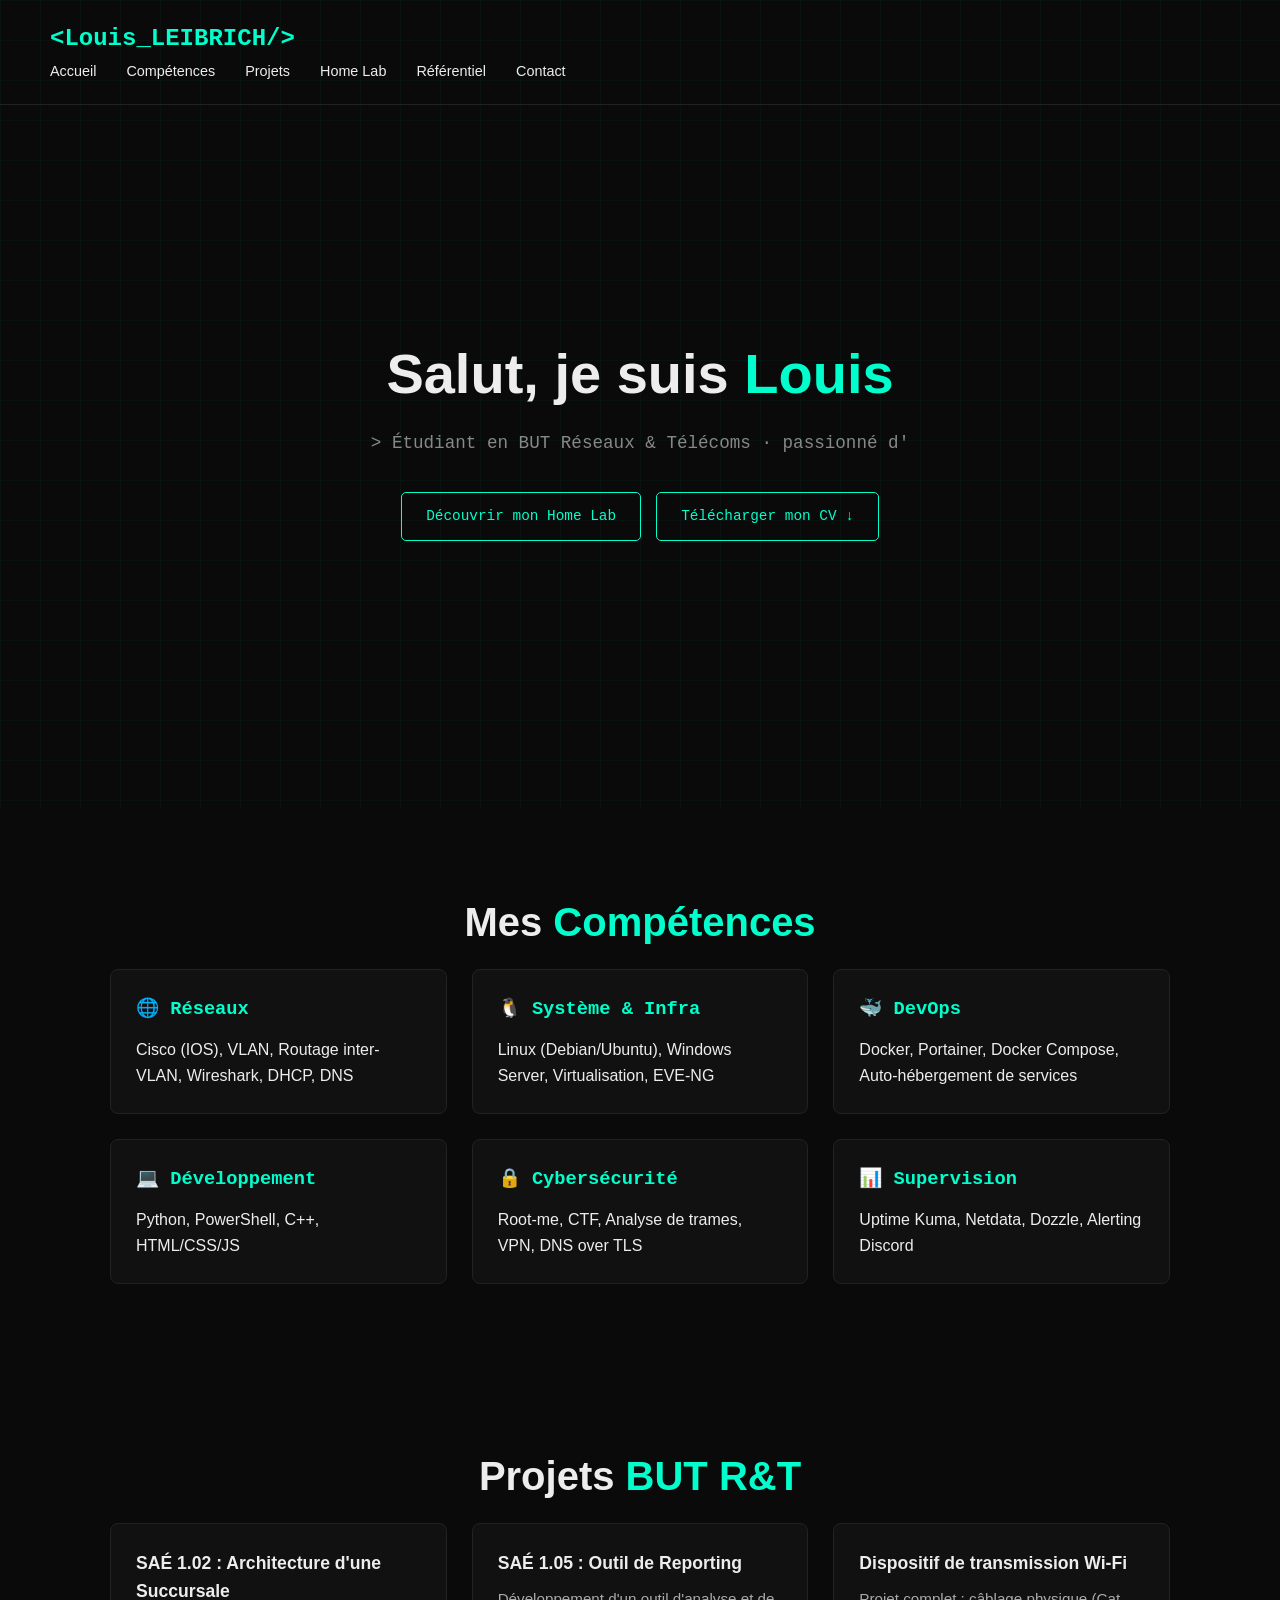
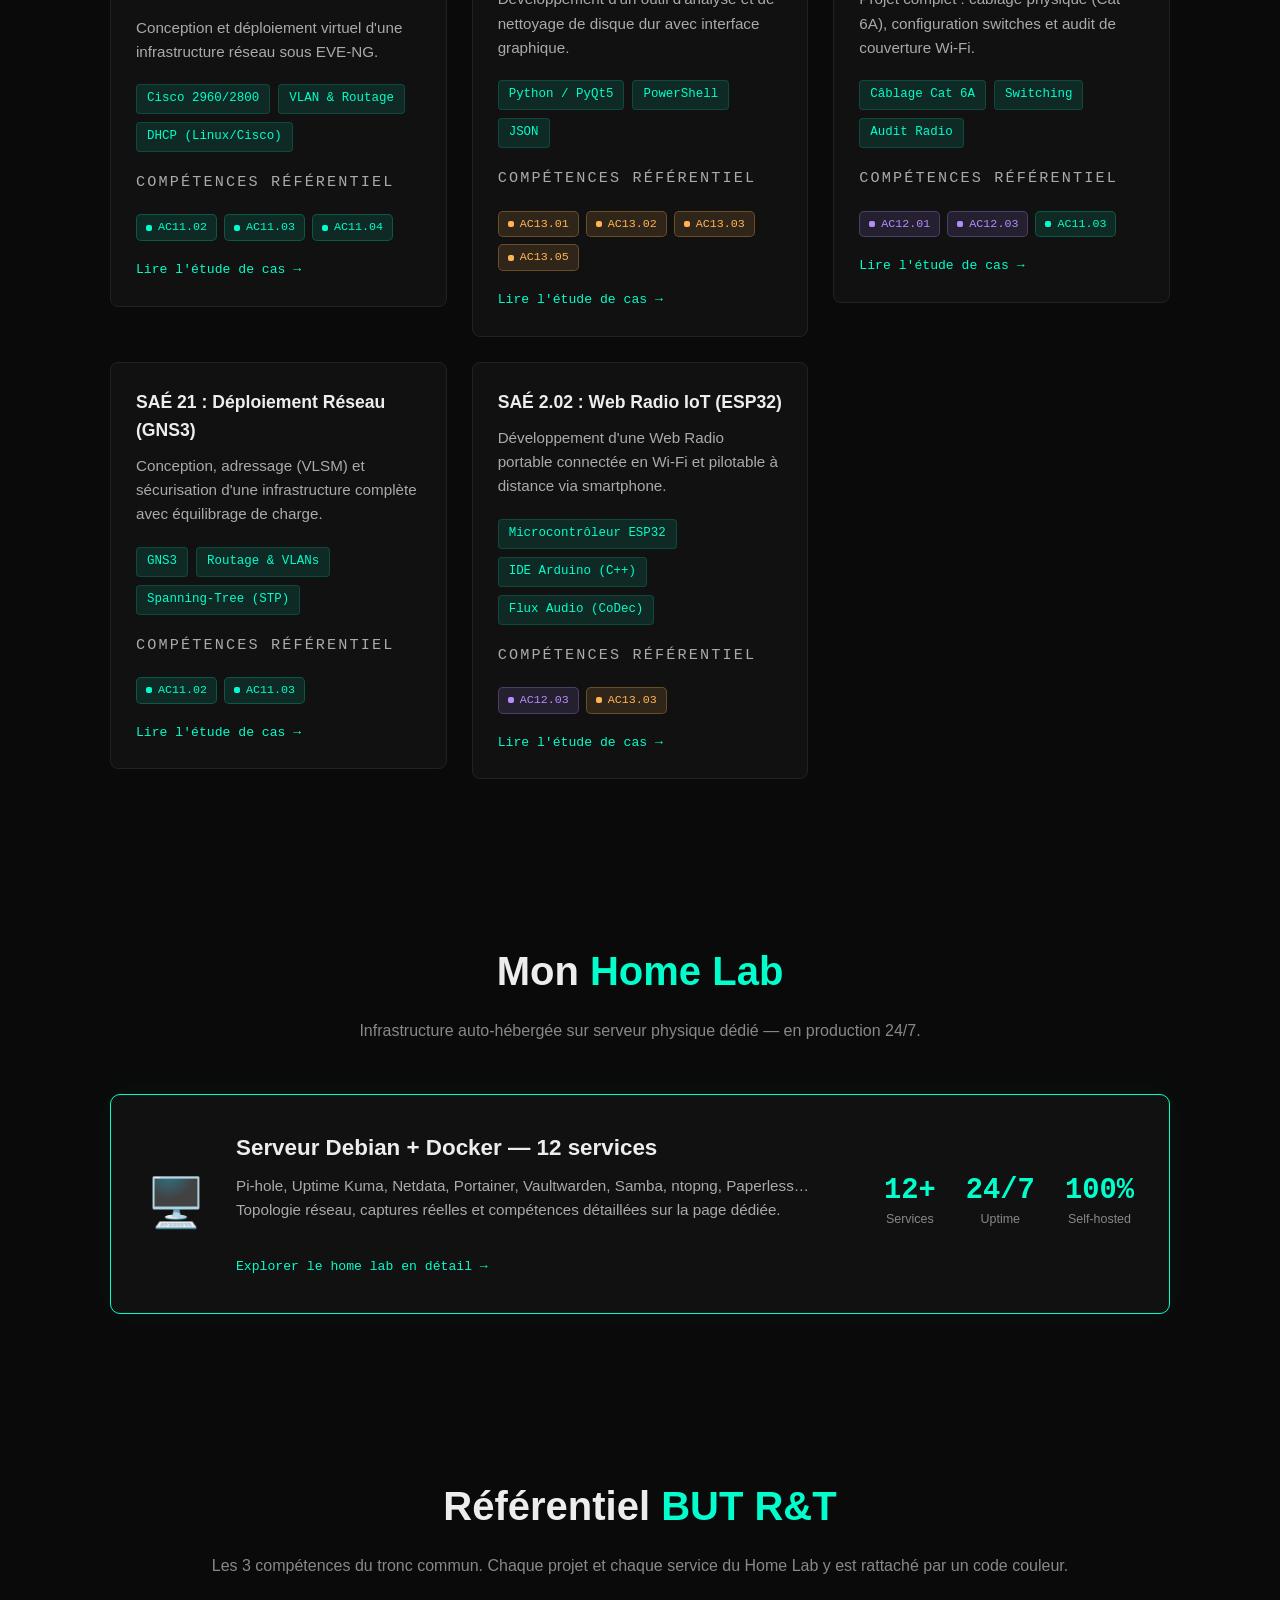
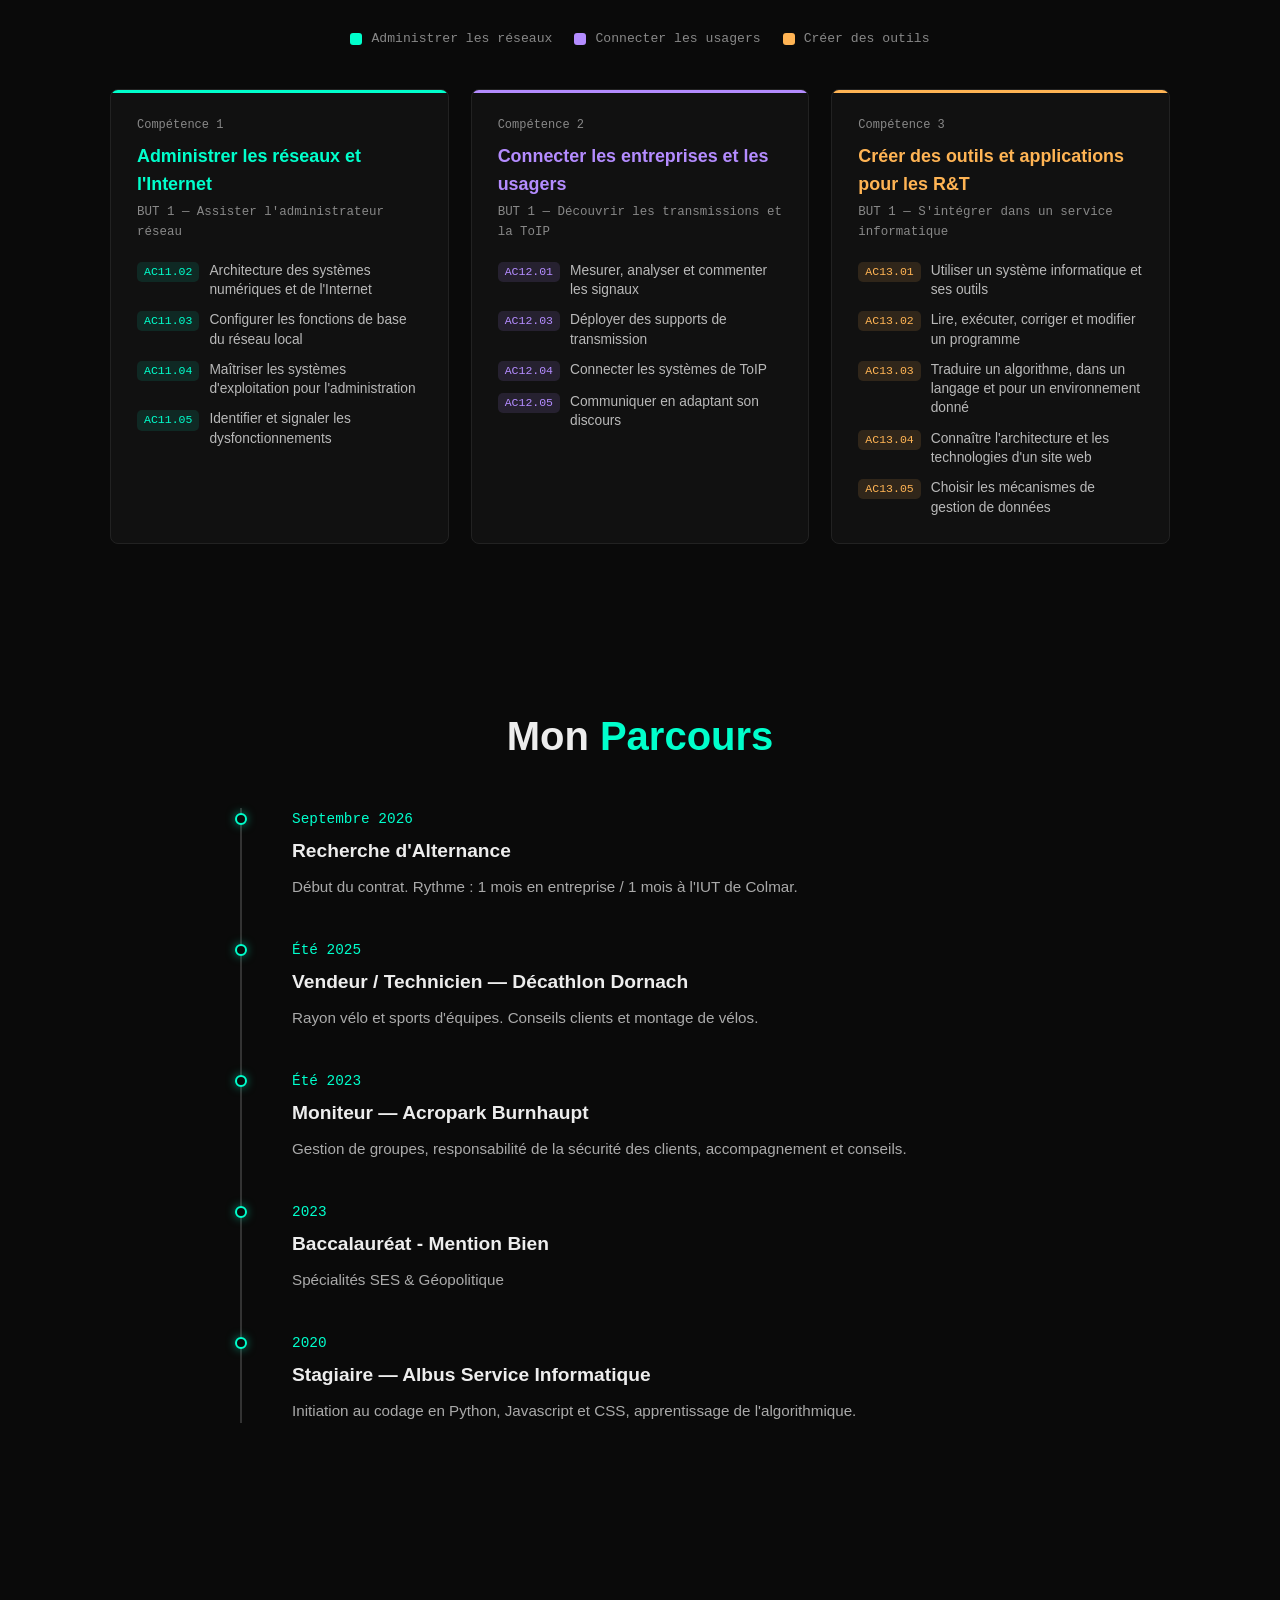
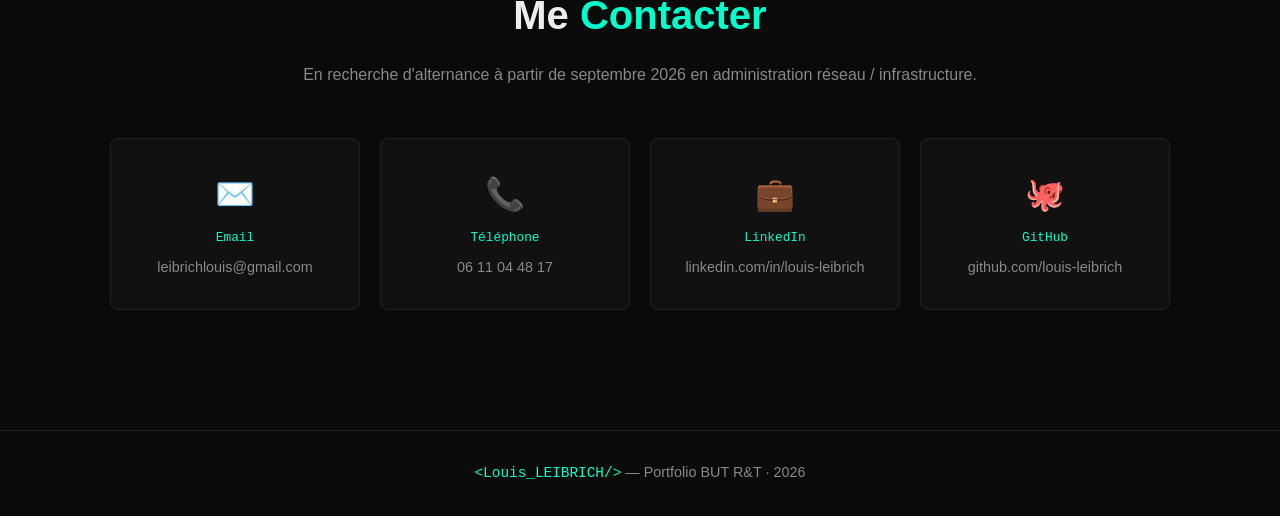
==== index.html @ f9eb8dbc "first commit" ====
<!DOCTYPE html>
<html lang="fr">
<head>
    <meta charset="UTF-8">
    <meta name="viewport" content="width=device-width, initial-scale=1.0">
    <title>Portfolio | BUT R&T & Home Lab</title>
    <link rel="stylesheet" href="style.css">
</head>
<body>
    <header>
        <nav>
            <div class="logo hacker-text" data-value="&lt;Louis_LEIBRICH/&gt;">&lt;Louis_LEIBRICH/&gt;</div>
            <ul class="nav-links">
                <li><a href="#hero">Accueil</a></li>
                <li><a href="#skills">Compétences</a></li>
                <li><a href="#projects">Projets</a></li>
                <li><a href="homelab.html">Home Lab</a></li>
                <li><a href="index.html#referentiel">Référentiel</a></li>
                <li><a href="#contact">Contact</a></li>
            </ul>
            <div class="hamburger" id="hamburger">
                <span></span><span></span><span></span>
            </div>
        </nav>
    </header>

    <main>
        <!-- HERO -->
        <section id="hero">
            <div class="hero-bg-grid"></div>
            <h1>Salut, je suis <span class="highlight hacker-text" data-value="Louis">Louis</span></h1>
            <p class="subtitle"></p>
            <div class="hero-buttons">
                <a href="#homelab" class="btn">Découvrir mon Home Lab</a>
                <a href="images/CVAlternance.pdf" class="btn" download>Télécharger mon CV ↓</a>
            </div>
        </section>

        <!-- COMPÉTENCES -->
        <section id="skills" class="section">
            <h2 class="section-title">Mes <span class="highlight">Compétences</span></h2>
            <div class="skills-grid">
                <div class="skill-card">
                    <h3>🌐 Réseaux</h3>
                    <p>Cisco (IOS), VLAN, Routage inter-VLAN, Wireshark, DHCP, DNS</p>
                </div>
                <div class="skill-card">
                    <h3>🐧 Système & Infra</h3>
                    <p>Linux (Debian/Ubuntu), Windows Server, Virtualisation, EVE-NG</p>
                </div>
                <div class="skill-card">
                    <h3>🐳 DevOps</h3>
                    <p>Docker, Portainer, Docker Compose, Auto-hébergement de services</p>
                </div>
                <div class="skill-card">
                    <h3>💻 Développement</h3>
                    <p>Python, PowerShell, C++, HTML/CSS/JS</p>
                </div>
                <div class="skill-card">
                    <h3>🔒 Cybersécurité</h3>
                    <p>Root-me, CTF, Analyse de trames, VPN, DNS over TLS</p>
                </div>
                <div class="skill-card">
                    <h3>📊 Supervision</h3>
                    <p>Uptime Kuma, Netdata, Dozzle, Alerting Discord</p>
                </div>
            </div>
        </section>

        <!-- PROJETS -->
        <section id="projects" class="section">
            <h2 class="section-title">Projets <span class="highlight">BUT R&T</span></h2>
            <div class="projects-grid">
                <a class="card-link" href="projet-sae102.html"><div class="project-card">
                    <div class="project-content">
                        <h3>SAÉ 1.02 : Architecture d'une Succursale</h3>
                        <p>Conception et déploiement virtuel d'une infrastructure réseau sous EVE-NG.</p>
                        <ul class="tech-list">
                            <li>Cisco 2960/2800</li>
                            <li>VLAN & Routage</li>
                            <li>DHCP (Linux/Cisco)</li>
                        </ul>
                        <div class="comp-row"><p class="comp-label">Compétences référentiel</p><div class="comp-tags"><span class="comp-tag t1">AC11.02</span><span class="comp-tag t1">AC11.03</span><span class="comp-tag t1">AC11.04</span></div></div>
                        <span class="card-cta">Lire l'étude de cas →</span>
                    </div>
                </div></a>
                <a class="card-link" href="projet-sae105.html"><div class="project-card">
                    <div class="project-content">
                        <h3>SAÉ 1.05 : Outil de Reporting</h3>
                        <p>Développement d'un outil d'analyse et de nettoyage de disque dur avec interface graphique.</p>
                        <ul class="tech-list">
                            <li>Python / PyQt5</li>
                            <li>PowerShell</li>
                            <li>JSON</li>
                        </ul>
                        <div class="comp-row"><p class="comp-label">Compétences référentiel</p><div class="comp-tags"><span class="comp-tag t3">AC13.01</span><span class="comp-tag t3">AC13.02</span><span class="comp-tag t3">AC13.03</span><span class="comp-tag t3">AC13.05</span></div></div>
                        <span class="card-cta">Lire l'étude de cas →</span>
                    </div>
                </div></a>
                <a class="card-link" href="projet-wifi.html"><div class="project-card">
                    <div class="project-content">
                        <h3>Dispositif de transmission Wi-Fi</h3>
                        <p>Projet complet : câblage physique (Cat 6A), configuration switches et audit de couverture Wi-Fi.</p>
                        <ul class="tech-list">
                            <li>Câblage Cat 6A</li>
                            <li>Switching</li>
                            <li>Audit Radio</li>
                        </ul>
                        <div class="comp-row"><p class="comp-label">Compétences référentiel</p><div class="comp-tags"><span class="comp-tag t2">AC12.01</span><span class="comp-tag t2">AC12.03</span><span class="comp-tag t1">AC11.03</span></div></div>
                        <span class="card-cta">Lire l'étude de cas →</span>
                    </div>
                </div></a>
                <a class="card-link" href="Sae21.html"><div class="project-card">
                    <div class="project-content">
                        <h3>SAÉ 21 : Déploiement Réseau (GNS3)</h3>
                        <p>Conception, adressage (VLSM) et sécurisation d'une infrastructure complète avec équilibrage de charge.</p>
                        <ul class="tech-list">
                            <li>GNS3</li>
                            <li>Routage & VLANs</li>
                            <li>Spanning-Tree (STP)</li>
                        </ul>
                        <div class="comp-row">
                            <p class="comp-label">Compétences référentiel</p>
                            <div class="comp-tags">
                                <span class="comp-tag t1">AC11.02</span>
                                <span class="comp-tag t1">AC11.03</span>
                            </div>
                        </div>
                        <span class="card-cta">Lire l'étude de cas →</span>
                    </div>
                </div></a>
                <a class="card-link" href="Sae2.02.html"><div class="project-card">
                    <div class="project-content">
                        <h3>SAÉ 2.02 : Web Radio IoT (ESP32)</h3>
                        <p>Développement d'une Web Radio portable connectée en Wi-Fi et pilotable à distance via smartphone.</p>
                        <ul class="tech-list">
                            <li>Microcontrôleur ESP32</li>
                            <li>IDE Arduino (C++)</li>
                            <li>Flux Audio (CoDec)</li>
                        </ul>
                        <div class="comp-row">
                            <p class="comp-label">Compétences référentiel</p>
                            <div class="comp-tags">
                                <span class="comp-tag t2">AC12.03</span>
                                <span class="comp-tag t3">AC13.03</span>
                            </div>
                        </div>
                        <span class="card-cta">Lire l'étude de cas →</span>
                    </div>
                </div></a>
                
                
            </div>
        </section>

        <!-- HOME LAB -->
        <section id="homelab" class="section">
            <h2 class="section-title">Mon <span class="highlight">Home Lab</span></h2>
            <p class="section-subtitle">Infrastructure auto-hébergée sur serveur physique dédié — en production 24/7.</p>
            <a href="homelab.html" class="card-link">
                <div class="lab-teaser">
                    <div class="hardware-icon">🖥️</div>
                    <div class="lab-teaser-info">
                        <h3>Serveur Debian + Docker — 12 services</h3>
                        <p>Pi-hole, Uptime Kuma, Netdata, Portainer, Vaultwarden, Samba, ntopng, Paperless… Topologie réseau, captures réelles et compétences détaillées sur la page dédiée.</p>
                        <span class="card-cta">Explorer le home lab en détail →</span>
                    </div>
                    <div class="lab-teaser-stats">
                        <div class="stat"><span class="stat-value accent">12+</span><span class="stat-label">Services</span></div>
                        <div class="stat"><span class="stat-value accent">24/7</span><span class="stat-label">Uptime</span></div>
                        <div class="stat"><span class="stat-value accent">100%</span><span class="stat-label">Self-hosted</span></div>
                    </div>
                </div>
            </a>
        </section>

        <!-- RÉFÉRENTIEL BUT -->
        <section id="referentiel" class="section">
            <h2 class="section-title">Référentiel <span class="highlight">BUT R&T</span></h2>
            <p class="section-subtitle">Les 3 compétences du tronc commun. Chaque projet et chaque service du Home Lab y est rattaché par un code couleur.</p>
            <div class="ref-legend">
                <span><i style="background:var(--c1)"></i>Administrer les réseaux</span>
                <span><i style="background:var(--c2)"></i>Connecter les usagers</span>
                <span><i style="background:var(--c3)"></i>Créer des outils</span>
            </div>
            <div class="ref-grid">
                <div class="ref-card d1">
                    <div class="ref-num">Compétence 1</div>
                    <h3>Administrer les réseaux et l'Internet</h3>
                    <p class="ref-sub">BUT 1 — Assister l'administrateur réseau</p>
                    <ul class="ac-list">
                        <li><span class="ac-code">AC11.02</span>Architecture des systèmes numériques et de l'Internet</li>
                        <li><span class="ac-code">AC11.03</span>Configurer les fonctions de base du réseau local</li>
                        <li><span class="ac-code">AC11.04</span>Maîtriser les systèmes d'exploitation pour l'administration</li>
                        <li><span class="ac-code">AC11.05</span>Identifier et signaler les dysfonctionnements</li>
                    </ul>
                </div>
                <div class="ref-card d2">
                    <div class="ref-num">Compétence 2</div>
                    <h3>Connecter les entreprises et les usagers</h3>
                    <p class="ref-sub">BUT 1 — Découvrir les transmissions et la ToIP</p>
                    <ul class="ac-list">
                        <li><span class="ac-code">AC12.01</span>Mesurer, analyser et commenter les signaux</li>
                        <li><span class="ac-code">AC12.03</span>Déployer des supports de transmission</li>
                        <li><span class="ac-code">AC12.04</span>Connecter les systèmes de ToIP</li>
                        <li><span class="ac-code">AC12.05</span>Communiquer en adaptant son discours</li>
                    </ul>
                </div>
                <div class="ref-card d3">
                    <div class="ref-num">Compétence 3</div>
                    <h3>Créer des outils et applications pour les R&T</h3>
                    <p class="ref-sub">BUT 1 — S'intégrer dans un service informatique</p>
                    <ul class="ac-list">
                        <li><span class="ac-code">AC13.01</span>Utiliser un système informatique et ses outils</li>
                        <li><span class="ac-code">AC13.02</span>Lire, exécuter, corriger et modifier un programme</li>
                        <li><span class="ac-code">AC13.03</span>Traduire un algorithme, dans un langage et pour un environnement donné</li>
                        <li><span class="ac-code">AC13.04</span>Connaître l'architecture et les technologies d'un site web</li>
                        <li><span class="ac-code">AC13.05</span>Choisir les mécanismes de gestion de données</li>
                    </ul>
                </div>
            </div>
        </section>

        <!-- PARCOURS -->
        <section id="experience" class="section">
            <h2 class="section-title">Mon <span class="highlight">Parcours</span></h2>
            <div class="timeline">
                <div class="timeline-item">
                    <div class="timeline-dot"></div>
                    <div class="timeline-date">Septembre 2026</div>
                    <h3>Recherche d'Alternance</h3>
                    <p>Début du contrat. Rythme : 1 mois en entreprise / 1 mois à l'IUT de Colmar.</p>
                </div>
                <div class="timeline-item">
                    <div class="timeline-dot"></div>
                    <div class="timeline-date">Été 2025</div>
                    <h3>Vendeur / Technicien — Décathlon Dornach</h3>
                    <p>Rayon vélo et sports d'équipes. Conseils clients et montage de vélos.</p>
                </div>
                <div class="timeline-item">
                    <div class="timeline-dot"></div>
                    <div class="timeline-date">Été 2023</div>
                    <h3>Moniteur — Acropark Burnhaupt</h3>
                    <p>Gestion de groupes, responsabilité de la sécurité des clients, accompagnement et conseils.</p>
                </div>
                <div class="timeline-item">
                    <div class="timeline-dot"></div>
                    <div class="timeline-date">2023</div>
                    <h3>Baccalauréat - Mention Bien</h3>
                    <p>Spécialités SES & Géopolitique</p>
                </div>
                <div class="timeline-item">
                    <div class="timeline-dot"></div>
                    <div class="timeline-date">2020</div>
                    <h3>Stagiaire — Albus Service Informatique</h3>
                    <p>Initiation au codage en Python, Javascript et CSS, apprentissage de l'algorithmique.</p>
                </div>
            </div>
        </section>

        <!-- CONTACT -->
        <section id="contact" class="section">
            <h2 class="section-title">Me <span class="highlight">Contacter</span></h2>
            <p class="section-subtitle">En recherche d'alternance à partir de septembre 2026 en administration réseau / infrastructure.</p>
            <div class="contact-links">
                <a href="mailto:leibrichlouis@gmail.com" class="contact-card">
                    <span class="contact-icon">✉️</span>
                    <span class="contact-label">Email</span>
                    <span class="contact-value">leibrichlouis@gmail.com</span>
                </a>
                <a href="tel:+33611044817" class="contact-card">
                    <span class="contact-icon">📞</span>
                    <span class="contact-label">Téléphone</span>
                    <span class="contact-value">06 11 04 48 17</span>
                </a>
                <a href="https://linkedin.com/in/" target="_blank" class="contact-card">
                    <span class="contact-icon">💼</span>
                    <span class="contact-label">LinkedIn</span>
                    <span class="contact-value">linkedin.com/in/louis-leibrich</span>
                </a>
                <a href="https://github.com/" target="_blank" class="contact-card">
                    <span class="contact-icon">🐙</span>
                    <span class="contact-label">GitHub</span>
                    <span class="contact-value">github.com/louis-leibrich</span>
                </a>
            </div>
        </section>
    </main>

    <footer>
        <p class="footer-text"><span class="highlight font-mono">&lt;Louis_LEIBRICH/&gt;</span> — Portfolio BUT R&T · 2026</p>
    </footer>

    <div class="lightbox" id="lightbox">
        <span class="lightbox-close" id="lightbox-close">✕</span>
        <img src="" alt="" id="lightbox-img">
    </div>

    <script src="script.js"></script>
</body>
</html>
---- style.css ----
/* ===== VARIABLES GLOBALES ===== */
:root {
    --bg-color: #0a0a0a;
    --bg-card: #111;
    --bg-card-hover: #161616;
    --text-color: #ededed;
    --text-muted: #888;
    --accent-color: #00ffcc;
    --accent-dim: rgba(0, 255, 204, 0.1);
    --accent-glow: rgba(0, 255, 204, 0.4);
    --border-color: #222;
    --font-main: 'Segoe UI', Tahoma, Geneva, Verdana, sans-serif;
    --font-mono: 'Courier New', Courier, monospace;
}

* { margin: 0; padding: 0; box-sizing: border-box; }

body {
    background-color: var(--bg-color);
    color: var(--text-color);
    font-family: var(--font-main);
    line-height: 1.6;
}

/* ===== NAVIGATION ===== */
header {
    padding: 20px 50px;
    display: flex;
    justify-content: space-between;
    align-items: center;
    border-bottom: 1px solid var(--border-color);
    position: fixed;
    width: 100%;
    top: 0;
    z-index: 1000;
    transition: background 0.3s ease, backdrop-filter 0.3s ease;
}

.logo {
    font-family: var(--font-mono);
    color: var(--accent-color);
    font-size: 1.5rem;
    font-weight: bold;
    cursor: default;
}

.nav-links {
    list-style: none;
    display: flex;
    gap: 30px;
}

.nav-links a {
    color: var(--text-color);
    text-decoration: none;
    transition: color 0.3s ease;
    font-size: 0.9rem;
}

.nav-links a:hover { color: var(--accent-color); }

.hamburger {
    display: none;
    flex-direction: column;
    gap: 5px;
    cursor: pointer;
}
.hamburger span {
    display: block;
    width: 24px;
    height: 2px;
    background: var(--text-color);
    transition: all 0.3s;
}

/* ===== HERO ===== */
#hero {
    min-height: 90vh;
    display: flex;
    flex-direction: column;
    justify-content: center;
    align-items: center;
    text-align: center;
    padding: 100px 20px 40px;
    position: relative;
    overflow: hidden;
}

.hero-bg-grid {
    position: absolute;
    inset: 0;
    background-image:
        linear-gradient(rgba(0,255,204,0.03) 1px, transparent 1px),
        linear-gradient(90deg, rgba(0,255,204,0.03) 1px, transparent 1px);
    background-size: 40px 40px;
    pointer-events: none;
}

h1 {
    font-size: 3.5rem;
    margin-bottom: 10px;
    position: relative;
}

.highlight { color: var(--accent-color); }

.subtitle {
    font-family: var(--font-mono);
    font-size: 1.1rem;
    color: var(--text-muted);
    margin-bottom: 35px;
    min-height: 1.5em;
}

.hero-buttons {
    display: flex;
    gap: 15px;
    flex-wrap: wrap;
    justify-content: center;
}

/* ===== BOUTONS ===== */
.btn {
    padding: 12px 24px;
    border: 1px solid var(--accent-color);
    color: var(--accent-color);
    text-decoration: none;
    border-radius: 5px;
    font-family: var(--font-mono);
    font-size: 0.9rem;
    transition: all 0.3s ease;
}

.btn:hover {
    background-color: var(--accent-color);
    color: var(--bg-color);
    box-shadow: 0 0 15px var(--accent-glow);
}

.btn-ghost {
    border-color: #444;
    color: var(--text-muted);
}

.btn-ghost:hover {
    border-color: var(--accent-color);
    color: var(--accent-color);
    background: transparent;
    box-shadow: none;
}

/* ===== SECTIONS ===== */
.section {
    padding: 80px 20px;
    max-width: 1100px;
    margin: 0 auto;
}

.section-title {
    font-size: 2.5rem;
    margin-bottom: 15px;
    text-align: center;
}

.section-subtitle {
    text-align: center;
    color: var(--text-muted);
    margin-bottom: 50px;
    font-size: 1rem;
}

/* ===== GRILLES ===== */
.skills-grid, .projects-grid {
    display: grid;
    grid-template-columns: repeat(auto-fit, minmax(250px, 1fr));
    gap: 25px;
}

/* ===== CARDS GÉNÉRIQUES ===== */
.skill-card, .project-card {
    background-color: var(--bg-card);
    border: 1px solid var(--border-color);
    border-radius: 8px;
    padding: 25px;
    transition: all 0.3s ease;
}

.skill-card:hover, .project-card:hover {
    border-color: var(--accent-color);
    transform: translateY(-5px);
    box-shadow: 0 5px 20px var(--accent-dim);
}

.skill-card h3 {
    color: var(--accent-color);
    margin-bottom: 12px;
    font-family: var(--font-mono);
}

.project-card h3 {
    margin-bottom: 10px;
    font-size: 1.1rem;
}

.project-card p { color: #aaa; font-size: 0.95rem; margin-bottom: 20px; }

/* ===== TECH TAGS ===== */
.tech-list {
    list-style: none;
    display: flex;
    flex-wrap: wrap;
    gap: 8px;
    margin-top: 15px;
}

.tech-list li {
    font-family: var(--font-mono);
    font-size: 0.78rem;
    color: var(--accent-color);
    background-color: var(--accent-dim);
    padding: 4px 10px;
    border-radius: 4px;
    border: 1px solid rgba(0,255,204,0.15);
}

/* ===== TIMELINE ===== */
.timeline {
    position: relative;
    max-width: 800px;
    margin: 40px auto 0;
    padding-left: 30px;
    border-left: 2px solid #333;
}

.timeline-item {
    position: relative;
    padding-bottom: 40px;
    padding-left: 20px;
}

.timeline-item:last-child { padding-bottom: 0; }

.timeline-dot {
    position: absolute;
    left: -37px;
    top: 5px;
    width: 12px;
    height: 12px;
    background-color: var(--bg-color);
    border: 2px solid var(--accent-color);
    border-radius: 50%;
    box-shadow: 0 0 10px rgba(0, 255, 204, 0.5);
}

.timeline-date {
    font-family: var(--font-mono);
    color: var(--accent-color);
    font-size: 0.9rem;
    margin-bottom: 5px;
}

.timeline-item h3 { margin-bottom: 8px; font-size: 1.2rem; }
.timeline-item p { color: #aaa; font-size: 0.95rem; }

/* ===== HOME LAB — HARDWARE CARD ===== */
.hardware-card {
    display: flex;
    align-items: center;
    gap: 30px;
    background: var(--bg-card);
    border: 1px solid var(--accent-color);
    border-radius: 10px;
    padding: 30px;
    margin-bottom: 50px;
    box-shadow: 0 0 30px rgba(0,255,204,0.05);
    flex-wrap: wrap;
}

.hardware-icon { font-size: 3rem; }

.hardware-info { flex: 1; min-width: 200px; }
.hardware-info h3 { font-size: 1.4rem; margin-bottom: 8px; }
.hardware-info p { color: #aaa; font-size: 0.95rem; }

.hardware-stats {
    display: flex;
    gap: 30px;
    flex-wrap: wrap;
}

.stat {
    display: flex;
    flex-direction: column;
    align-items: center;
}

.stat-value {
    font-family: var(--font-mono);
    font-size: 1.8rem;
    font-weight: bold;
    line-height: 1;
}

.stat-value.accent { color: var(--accent-color); }
.stat-label { font-size: 0.78rem; color: var(--text-muted); margin-top: 4px; }

/* ===== HOME LAB — NETWORK DIAGRAM ===== */
.network-diagram {
    background: var(--bg-card);
    border: 1px solid var(--border-color);
    border-radius: 10px;
    padding: 35px;
    margin-bottom: 50px;
}

.diagram-title {
    font-family: var(--font-mono);
    color: var(--accent-color);
    margin-bottom: 30px;
    font-size: 1rem;
}

.diagram-container {
    display: flex;
    flex-direction: column;
    align-items: center;
    gap: 8px;
}

.diagram-layer {
    display: flex;
    gap: 20px;
    justify-content: center;
    align-items: center;
    flex-wrap: wrap;
}

.services-layer { gap: 12px; }

.diagram-node {
    display: flex;
    flex-direction: column;
    align-items: center;
    background: #0f0f0f;
    border: 1px solid #333;
    border-radius: 8px;
    padding: 12px 18px;
    min-width: 100px;
    text-align: center;
    transition: all 0.3s;
}

.diagram-node:hover {
    border-color: var(--accent-color);
    box-shadow: 0 0 10px var(--accent-dim);
}

.diagram-node.server {
    border-color: var(--accent-color);
    box-shadow: 0 0 15px rgba(0,255,204,0.1);
}

.diagram-node.svc {
    min-width: 90px;
    padding: 10px 14px;
    font-size: 0.85rem;
}

.node-icon { font-size: 1.5rem; }
.node-label { font-size: 0.8rem; font-weight: 600; margin-top: 4px; }
.node-sub { font-size: 0.7rem; color: var(--text-muted); font-family: var(--font-mono); }

.diagram-arrow {
    font-family: var(--font-mono);
    font-size: 0.75rem;
    color: var(--accent-color);
    display: flex;
    align-items: center;
    gap: 6px;
    opacity: 0.6;
}

/* ===== HOME LAB — SERVICES GRID ===== */
.services-title {
    font-family: var(--font-mono);
    color: var(--accent-color);
    font-size: 1rem;
    margin-bottom: 25px;
}

.services-grid {
    display: grid;
    grid-template-columns: repeat(auto-fit, minmax(300px, 1fr));
    gap: 20px;
}

.service-card {
    background: var(--bg-card);
    border: 1px solid var(--border-color);
    border-radius: 8px;
    padding: 22px;
    transition: all 0.3s ease;
}

.service-card:hover {
    border-color: var(--accent-color);
    transform: translateY(-3px);
    box-shadow: 0 5px 20px var(--accent-dim);
    background: var(--bg-card-hover);
}

.service-header {
    display: flex;
    align-items: flex-start;
    gap: 12px;
    margin-bottom: 12px;
}

.service-icon { font-size: 1.6rem; flex-shrink: 0; }

.service-header h4 { font-size: 1rem; margin-bottom: 3px; }

.service-badge {
    font-family: var(--font-mono);
    font-size: 0.7rem;
    color: var(--accent-color);
    background: var(--accent-dim);
    padding: 2px 8px;
    border-radius: 3px;
}

.service-status {
    margin-left: auto;
    width: 10px;
    height: 10px;
    border-radius: 50%;
    flex-shrink: 0;
    margin-top: 4px;
}

.service-status.online {
    background: #00ff88;
    box-shadow: 0 0 6px rgba(0,255,136,0.6);
    animation: pulse-dot 2s infinite;
}

@keyframes pulse-dot {
    0%, 100% { opacity: 1; }
    50% { opacity: 0.4; }
}

.service-card p {
    color: #aaa;
    font-size: 0.88rem;
    line-height: 1.6;
    margin-bottom: 0;
}

.service-card code {
    font-family: var(--font-mono);
    color: var(--accent-color);
    background: var(--accent-dim);
    padding: 1px 5px;
    border-radius: 3px;
    font-size: 0.82rem;
}

/* ===== SCREENSHOTS GALLERY ===== */
.screenshots-grid {
    display: grid;
    grid-template-columns: repeat(auto-fit, minmax(280px, 1fr));
    gap: 20px;
}

.screenshot-card {
    background: var(--bg-card);
    border: 1px solid var(--border-color);
    border-radius: 8px;
    overflow: hidden;
    transition: all 0.3s ease;
    cursor: pointer;
}

.screenshot-card:hover {
    border-color: var(--accent-color);
    transform: translateY(-4px);
    box-shadow: 0 8px 25px var(--accent-dim);
}

.screenshot-card img {
    width: 100%;
    height: 180px;
    object-fit: cover;
    object-position: top;
    display: block;
    transition: transform 0.4s ease;
}

.screenshot-card:hover img {
    transform: scale(1.03);
}

.screenshot-caption {
    display: flex;
    justify-content: space-between;
    align-items: center;
    padding: 12px 15px;
    flex-wrap: wrap;
    gap: 5px;
}

.screenshot-label {
    font-family: var(--font-mono);
    font-size: 0.85rem;
    color: var(--accent-color);
    font-weight: bold;
}

.screenshot-stat {
    font-size: 0.75rem;
    color: var(--text-muted);
}

/* Lightbox */
.lightbox {
    display: none;
    position: fixed;
    inset: 0;
    background: rgba(0,0,0,0.92);
    z-index: 9999;
    justify-content: center;
    align-items: center;
    padding: 20px;
}

.lightbox.active { display: flex; }

.lightbox img {
    max-width: 90vw;
    max-height: 85vh;
    border-radius: 8px;
    border: 1px solid var(--accent-color);
    box-shadow: 0 0 40px var(--accent-dim);
}

.lightbox-close {
    position: absolute;
    top: 20px;
    right: 30px;
    font-size: 2rem;
    color: var(--text-color);
    cursor: pointer;
    font-family: var(--font-mono);
    transition: color 0.2s;
}

.lightbox-close:hover { color: var(--accent-color); }

/* ===== CONTACT ===== */
.contact-links {
    display: grid;
    grid-template-columns: repeat(auto-fit, minmax(250px, 1fr));
    gap: 20px;
    margin-top: 40px;
}

.contact-card {
    display: flex;
    flex-direction: column;
    align-items: center;
    text-align: center;
    gap: 8px;
    background: var(--bg-card);
    border: 1px solid var(--border-color);
    border-radius: 8px;
    padding: 30px;
    text-decoration: none;
    transition: all 0.3s;
}

.contact-card:hover {
    border-color: var(--accent-color);
    transform: translateY(-4px);
    box-shadow: 0 5px 20px var(--accent-dim);
}

.contact-icon { font-size: 2rem; }
.contact-label { font-family: var(--font-mono); font-size: 0.8rem; color: var(--accent-color); }
.contact-value { font-size: 0.9rem; color: var(--text-muted); }

/* ===== FOOTER ===== */
footer {
    text-align: center;
    padding: 30px 20px;
    border-top: 1px solid var(--border-color);
    margin-top: 40px;
}

.footer-text { color: var(--text-muted); font-size: 0.9rem; }
.font-mono { font-family: var(--font-mono); }

/* ===== RESPONSIVE ===== */
@media (max-width: 768px) {
    header { padding: 15px 20px; }

    .nav-links { display: none; flex-direction: column; gap: 15px; }
    .nav-links.open {
        display: flex;
        position: absolute;
        top: 60px;
        left: 0;
        width: 100%;
        background: rgba(10,10,10,0.97);
        padding: 20px;
        border-bottom: 1px solid var(--border-color);
    }

    .hamburger { display: flex; }

    h1 { font-size: 2.2rem; }
    .section-title { font-size: 1.8rem; }

    .hardware-card { flex-direction: column; text-align: center; }
    .hardware-stats { justify-content: center; }

    .services-grid { grid-template-columns: 1fr; }

    .diagram-node.svc { min-width: 70px; font-size: 0.75rem; padding: 8px; }
    .node-icon { font-size: 1.2rem; }

    .hero-buttons { flex-direction: column; align-items: center; }
}

@media (max-width: 480px) {
    h1 { font-size: 1.8rem; }
    .services-layer { gap: 8px; }
    .diagram-node.svc { min-width: 60px; padding: 6px; }
}
/* ===================================================================
   RÉFÉRENTIEL BUT — système de compétences (ajout)
   3 domaines couleur : c1 Administrer / c2 Connecter / c3 Créer
   =================================================================== */
:root {
    --c1: #00ffcc;  --c1-soft: rgba(0, 255, 204, 0.10);  --c1-bord: rgba(0,255,204,0.22);
    --c2: #b48cff;  --c2-soft: rgba(180, 140, 255, 0.13); --c2-bord: rgba(180,140,255,0.28);
    --c3: #ffb454;  --c3-soft: rgba(255, 180, 84, 0.13);  --c3-bord: rgba(255,180,84,0.28);
}

/* Légende des domaines */
.ref-legend {
    display: flex; flex-wrap: wrap; gap: 22px; justify-content: center; margin-bottom: 40px;
}
.ref-legend span {
    font-family: var(--font-mono); font-size: 0.82rem; color: var(--text-muted);
    display: flex; align-items: center; gap: 9px;
}
.ref-legend i { width: 12px; height: 12px; border-radius: 3px; display: inline-block; }

/* Cartes du référentiel */
.ref-grid {
    display: grid; grid-template-columns: repeat(auto-fit, minmax(290px, 1fr)); gap: 22px;
}
.ref-card {
    background: var(--bg-card); border: 1px solid var(--border-color); border-radius: 8px;
    padding: 26px; position: relative; overflow: hidden; transition: all 0.3s ease;
}
.ref-card::before { content: ""; position: absolute; top: 0; left: 0; right: 0; height: 3px; }
.ref-card.d1::before { background: var(--c1); }
.ref-card.d2::before { background: var(--c2); }
.ref-card.d3::before { background: var(--c3); }
.ref-card:hover { transform: translateY(-4px); }
.ref-card.d1:hover { border-color: var(--c1); box-shadow: 0 5px 22px var(--c1-soft); }
.ref-card.d2:hover { border-color: var(--c2); box-shadow: 0 5px 22px var(--c2-soft); }
.ref-card.d3:hover { border-color: var(--c3); box-shadow: 0 5px 22px var(--c3-soft); }
.ref-num { font-family: var(--font-mono); font-size: 0.75rem; color: var(--text-muted); }
.ref-card h3 { font-size: 1.12rem; margin: 6px 0 4px; }
.ref-card.d1 h3 { color: var(--c1); }
.ref-card.d2 h3 { color: var(--c2); }
.ref-card.d3 h3 { color: var(--c3); }
.ref-sub { font-family: var(--font-mono); font-size: 0.78rem; color: var(--text-muted); margin-bottom: 18px; }
.ac-list { list-style: none; display: grid; gap: 11px; }
.ac-list li { display: flex; gap: 10px; font-size: 0.86rem; color: #b9b9b9; align-items: baseline; line-height: 1.4; }
.ac-code { font-family: var(--font-mono); font-size: 0.72rem; flex: none; padding: 2px 7px; border-radius: 5px; }
.d1 .ac-code { background: var(--c1-soft); color: var(--c1); }
.d2 .ac-code { background: var(--c2-soft); color: var(--c2); }
.d3 .ac-code { background: var(--c3-soft); color: var(--c3); }

/* Tags de compétences sur les projets et services */
.comp-row { margin-top: 18px; }
.comp-label {
    font-family: var(--font-mono); font-size: 0.66rem; letter-spacing: 0.14em;
    text-transform: uppercase; color: var(--text-muted); margin-bottom: 9px;
}
.comp-tags { display: flex; flex-wrap: wrap; gap: 7px; }
.comp-tag {
    font-family: var(--font-mono); font-size: 0.73rem; padding: 3px 9px; border-radius: 5px;
    display: inline-flex; align-items: center; gap: 6px; border: 1px solid transparent;
}
.comp-tag::before { content: ""; width: 6px; height: 6px; border-radius: 2px; }
.comp-tag.t1 { background: var(--c1-soft); color: var(--c1); border-color: var(--c1-bord); }
.comp-tag.t1::before { background: var(--c1); }
.comp-tag.t2 { background: var(--c2-soft); color: var(--c2); border-color: var(--c2-bord); }
.comp-tag.t2::before { background: var(--c2); }
.comp-tag.t3 { background: var(--c3-soft); color: var(--c3); border-color: var(--c3-bord); }
.comp-tag.t3::before { background: var(--c3); }

/* ===================================================================
   PAGES DÉTAIL (home lab + projets) + cartes cliquables
   =================================================================== */

/* Cartes cliquables sur l'accueil */
.card-link { text-decoration: none; color: inherit; display: block; height: 100%; }
.card-cta {
    display: inline-block; margin-top: 18px;
    font-family: var(--font-mono); font-size: 0.82rem; color: var(--accent-color);
    transition: transform 0.2s ease;
}
.card-link:hover .card-cta { transform: translateX(4px); }

/* Hero de page détail */
.detail-hero {
    max-width: 1100px; margin: 0 auto; position: relative; overflow: hidden;
    padding: 130px 20px 50px; text-align: left;
}
.back-link {
    font-family: var(--font-mono); font-size: 0.85rem; color: var(--text-muted);
    display: inline-block; margin-bottom: 24px; text-decoration: none; transition: color 0.2s;
    position: relative; z-index: 1;
}
.back-link:hover { color: var(--accent-color); }
.detail-badges { display: flex; align-items: center; gap: 12px; flex-wrap: wrap; margin-bottom: 16px; position: relative; z-index: 1; }
.sae-badge {
    font-family: var(--font-mono); font-size: 0.8rem; color: var(--accent-color);
    background: var(--accent-dim); border: 1px solid rgba(0,255,204,0.22);
    padding: 4px 12px; border-radius: 5px;
}
.detail-context { font-family: var(--font-mono); font-size: 0.8rem; color: var(--text-muted); }
.detail-title { font-size: 2.6rem; margin-bottom: 14px; line-height: 1.1; position: relative; z-index: 1; }
.detail-lede { color: #bbb; font-size: 1.05rem; max-width: 70ch; margin-bottom: 22px; position: relative; z-index: 1; }

/* Blocs de contenu */
.detail-block { margin-bottom: 42px; }
.detail-block h2 { font-size: 1.5rem; margin-bottom: 16px; display: flex; align-items: center; gap: 10px; }
.detail-block h2::before { content: "//"; font-family: var(--font-mono); color: var(--accent-color); font-size: 1.1rem; }
.detail-prose { color: #bbb; font-size: 0.98rem; line-height: 1.8; max-width: 78ch; }
.detail-prose p { margin-bottom: 14px; }
.detail-prose strong { color: var(--text-color); }
.detail-prose code {
    font-family: var(--font-mono); color: var(--accent-color); background: var(--accent-dim);
    padding: 1px 5px; border-radius: 3px; font-size: 0.85rem;
}

/* Encart "à compléter" */
.todo-note {
    border: 1px dashed rgba(0,255,204,0.3); border-radius: 8px; padding: 14px 18px;
    background: rgba(0,255,204,0.03); color: var(--text-muted);
    font-size: 0.86rem; max-width: 78ch; margin-top: 10px;
}
.todo-note strong { color: var(--accent-color); font-family: var(--font-mono); }

/* Étapes numérotées */
.steps { list-style: none; counter-reset: step; display: grid; gap: 16px; max-width: 78ch; }
.steps li { position: relative; padding-left: 50px; color: #bbb; line-height: 1.65; }
.steps li::before {
    counter-increment: step; content: counter(step, decimal-leading-zero);
    position: absolute; left: 0; top: 0;
    font-family: var(--font-mono); font-size: 0.8rem; color: var(--accent-color);
    background: var(--accent-dim); border: 1px solid rgba(0,255,204,0.2);
    width: 32px; height: 32px; border-radius: 7px;
    display: flex; align-items: center; justify-content: center;
}

/* Tuiles de galerie vides (placeholders à remplacer par des images) */
.shot-placeholder {
    display: flex; flex-direction: column; align-items: center; justify-content: center;
    height: 180px; color: var(--text-muted); gap: 8px;
    background: repeating-linear-gradient(45deg, transparent, transparent 14px, rgba(0,255,204,0.02) 14px, rgba(0,255,204,0.02) 28px);
}
.shot-placeholder .ico { font-size: 1.7rem; opacity: 0.6; }
.shot-placeholder .txt { font-family: var(--font-mono); font-size: 0.78rem; text-align: center; padding: 0 10px; }

/* Compétences mobilisées — version explicative */
.comp-detail { display: grid; gap: 12px; max-width: 82ch; }
.comp-detail-item {
    display: flex; gap: 14px; align-items: flex-start;
    background: var(--bg-card); border: 1px solid var(--border-color); border-radius: 8px;
    padding: 16px 18px; transition: border-color 0.3s ease;
}
.comp-detail-item .ac-code { margin-top: 1px; }
.comp-detail-item p { color: #bbb; font-size: 0.9rem; line-height: 1.55; }
.comp-detail-item.d1 { border-left: 3px solid var(--c1); }
.comp-detail-item.d2 { border-left: 3px solid var(--c2); }
.comp-detail-item.d3 { border-left: 3px solid var(--c3); }

/* Navigation bas de page détail */
.detail-footer-nav {
    display: flex; justify-content: space-between; gap: 14px; flex-wrap: wrap;
    border-top: 1px solid var(--border-color); padding-top: 30px; margin-top: 10px;
}

/* Accroche Home Lab sur l'accueil */
.lab-teaser {
    display: flex; align-items: center; gap: 30px; flex-wrap: wrap;
    background: var(--bg-card); border: 1px solid var(--accent-color); border-radius: 10px;
    padding: 35px; box-shadow: 0 0 30px rgba(0,255,204,0.05);
}
.lab-teaser .hardware-icon { font-size: 3rem; }
.lab-teaser-info { flex: 1; min-width: 240px; }
.lab-teaser-info h3 { font-size: 1.4rem; margin-bottom: 8px; }
.lab-teaser-info p { color: #aaa; font-size: 0.95rem; margin-bottom: 16px; }
.lab-teaser-stats { display: flex; gap: 30px; flex-wrap: wrap; }

@media (max-width: 768px) {
    .detail-title { font-size: 1.9rem; }
    .detail-hero { padding: 100px 20px 30px; }
    .detail-footer-nav { flex-direction: column; }
    .lab-teaser { flex-direction: column; text-align: center; }
    .lab-teaser-stats { justify-content: center; }
}
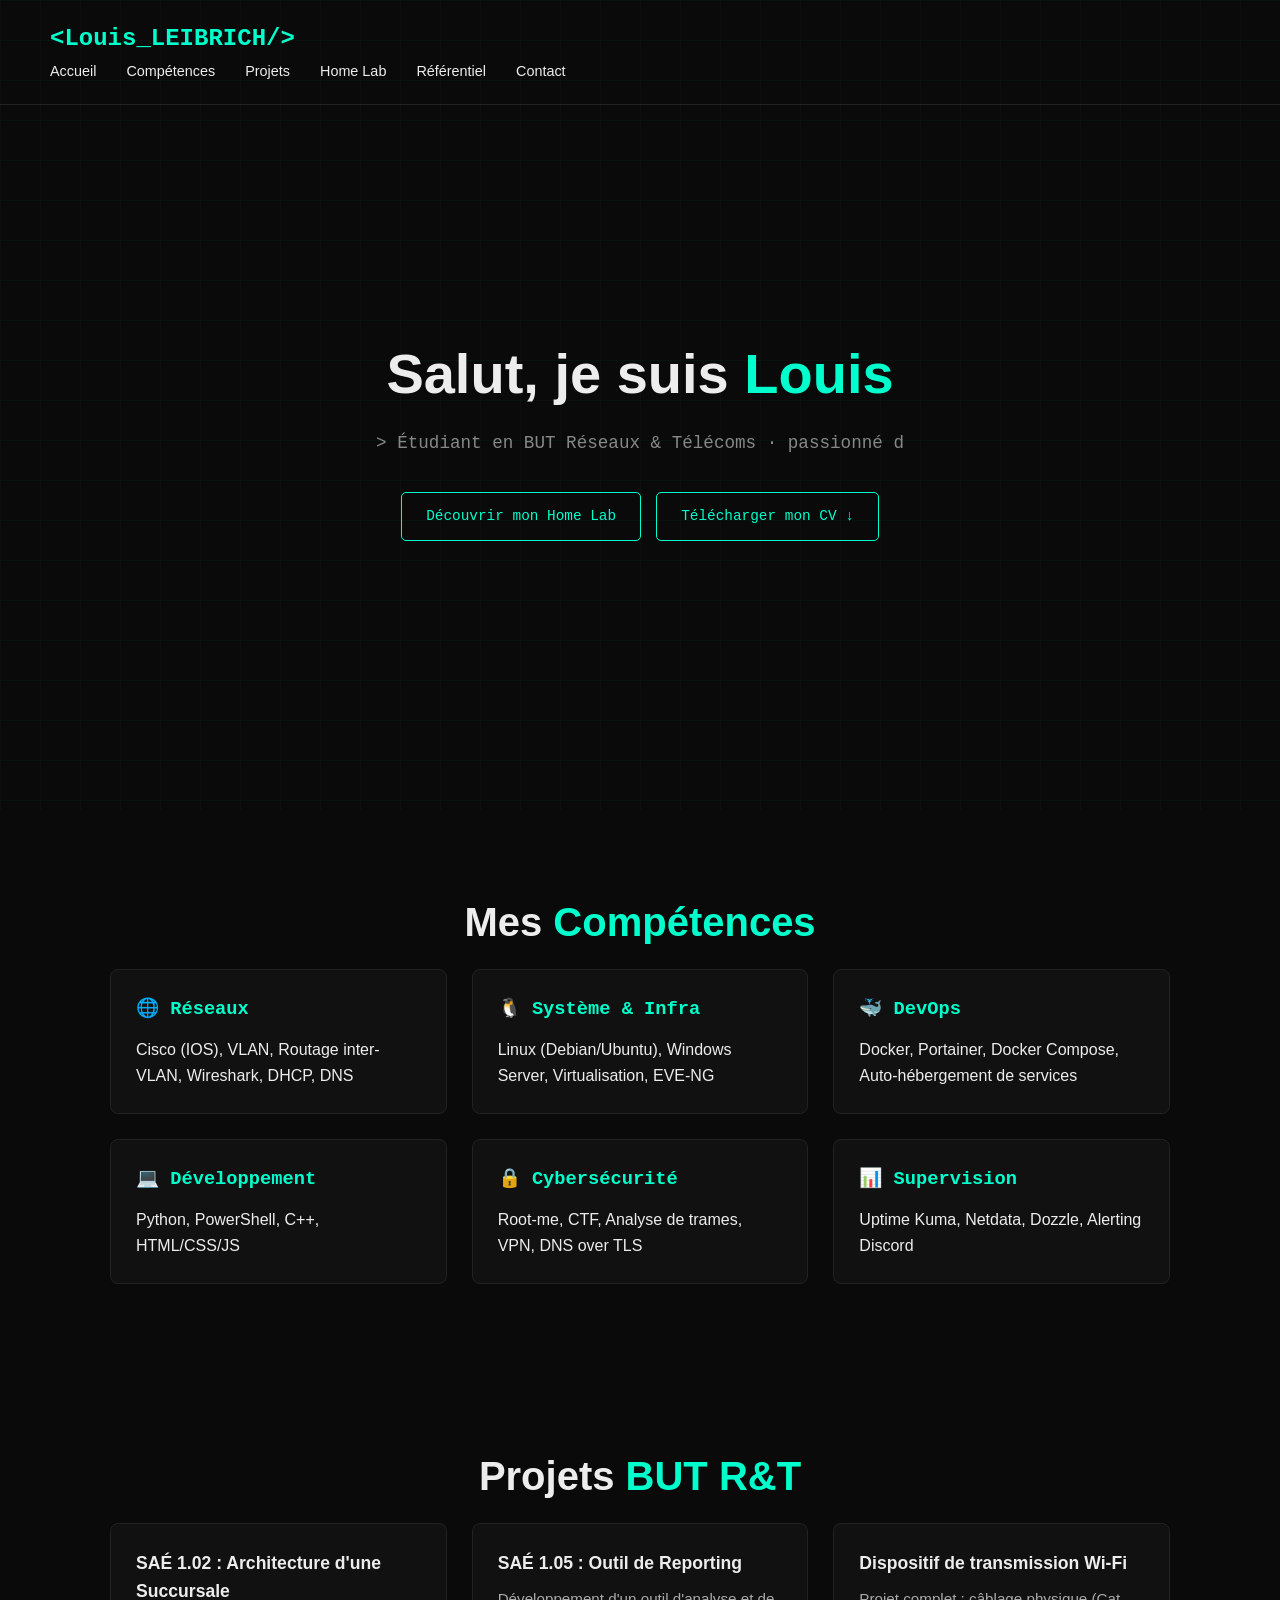
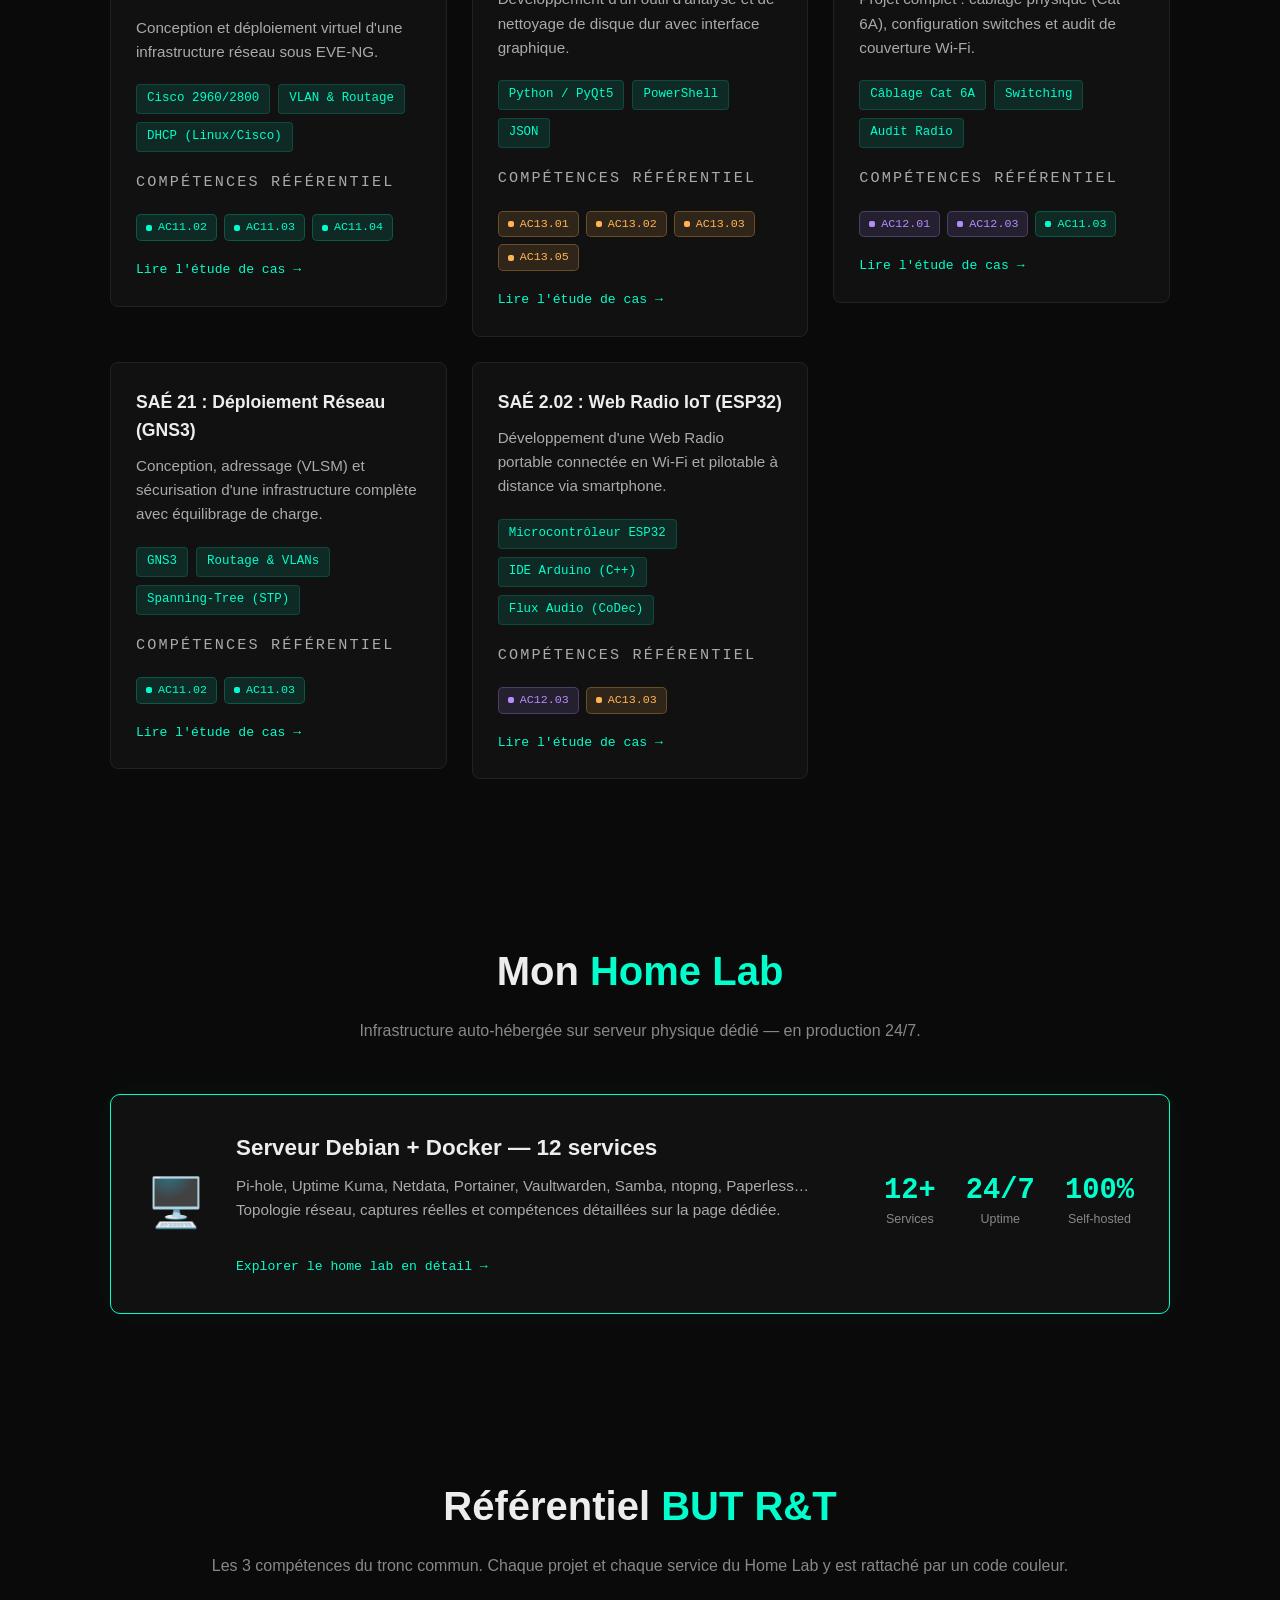
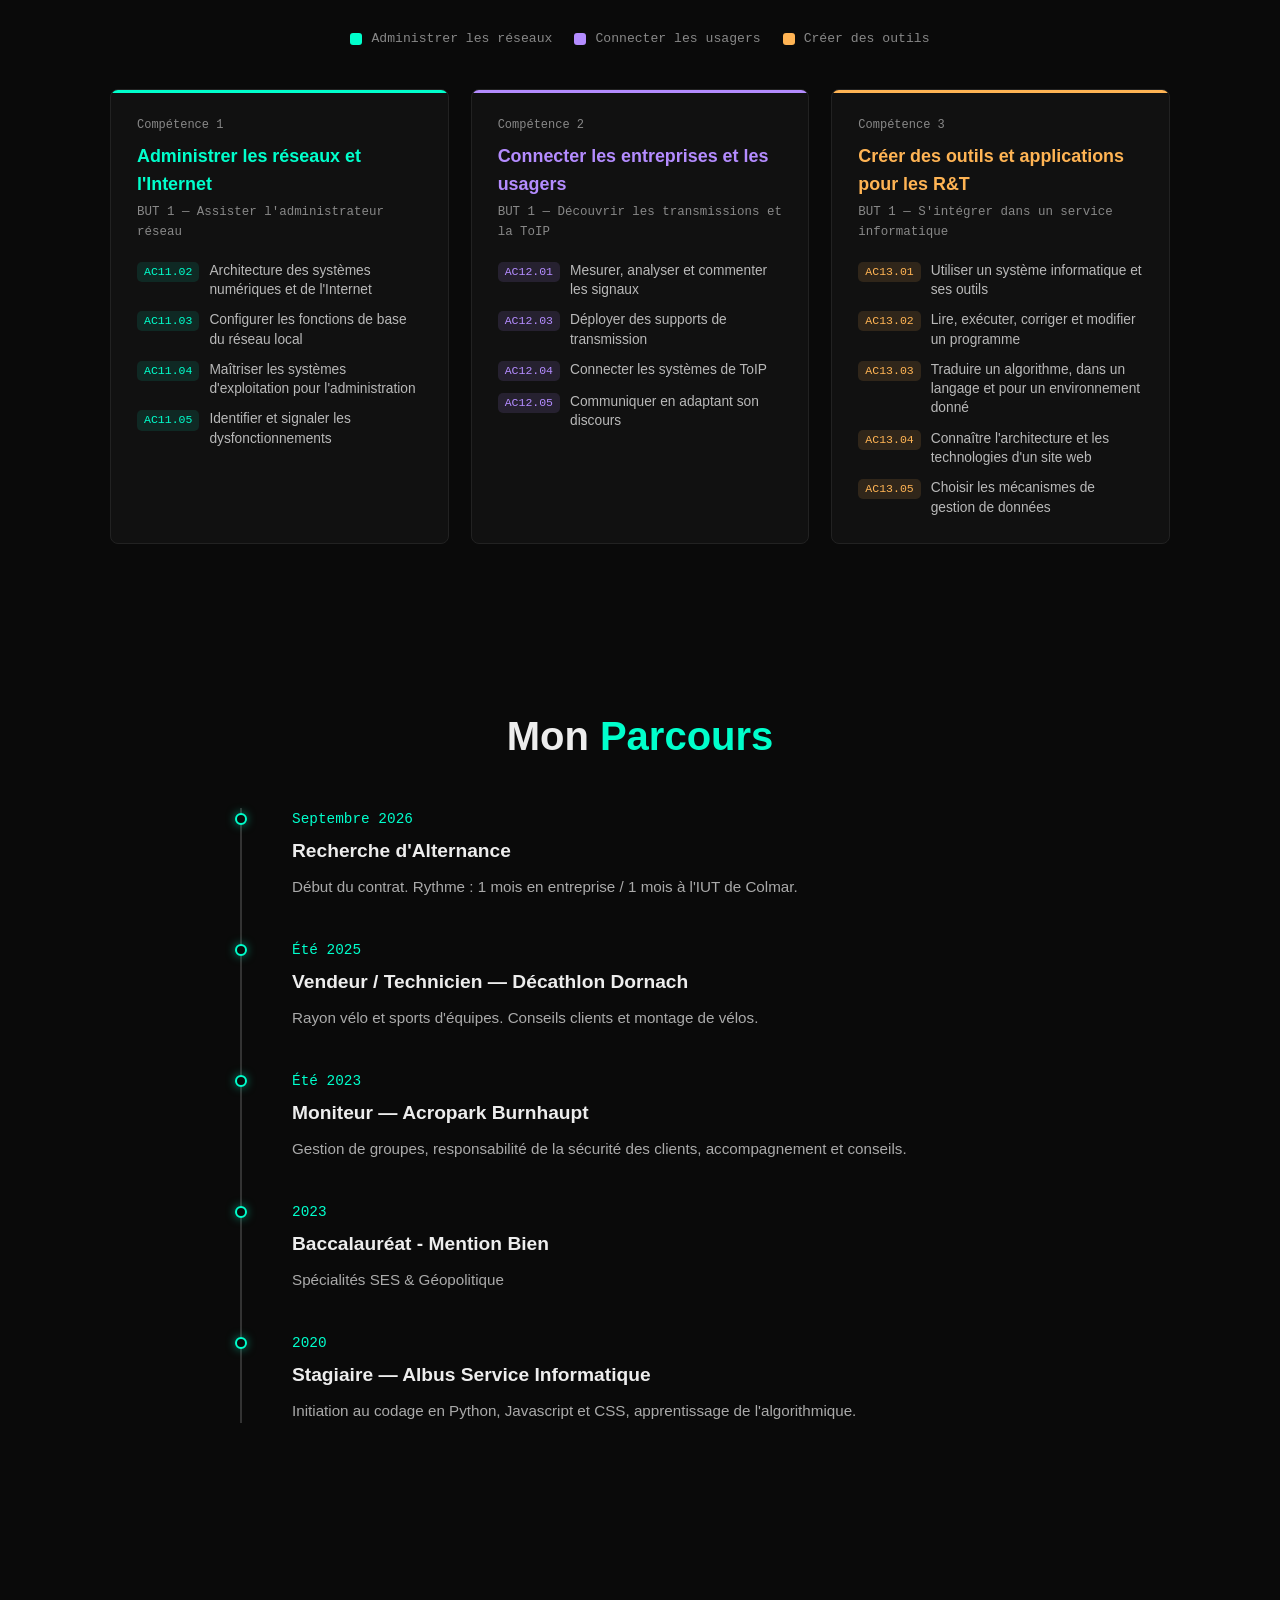
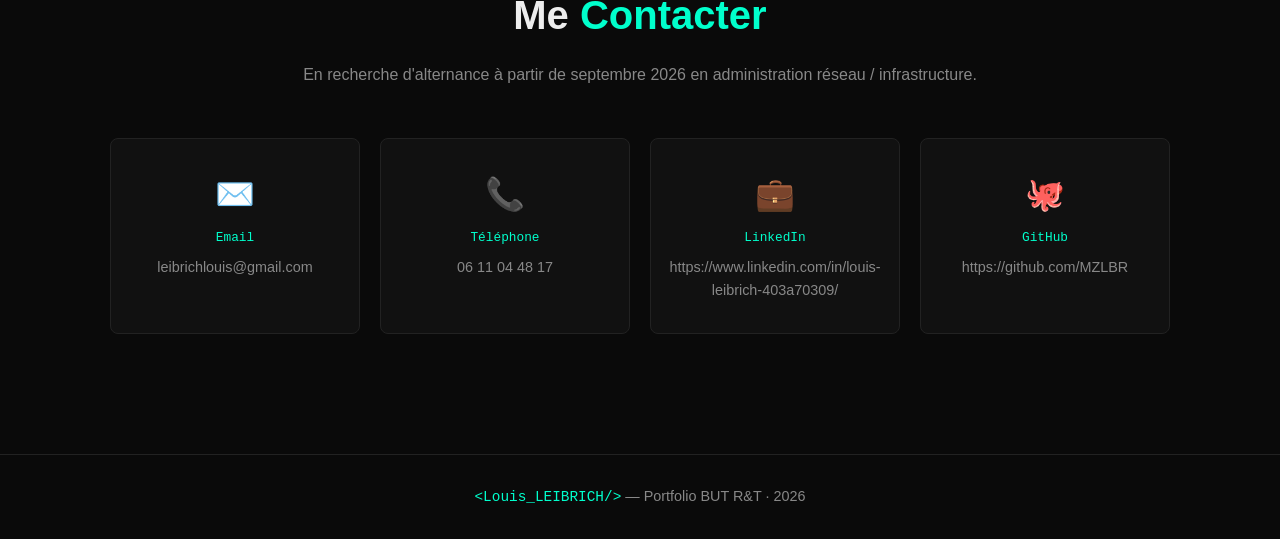
==== commit 21d5a48e: "modif" ====
--- a/index.html
+++ b/index.html
@@ -25,7 +25,6 @@
     </header>
 
     <main>
-        <!-- HERO -->
         <section id="hero">
             <div class="hero-bg-grid"></div>
             <h1>Salut, je suis <span class="highlight hacker-text" data-value="Louis">Louis</span></h1>
@@ -36,7 +35,6 @@
             </div>
         </section>
 
-        <!-- COMPÉTENCES -->
         <section id="skills" class="section">
             <h2 class="section-title">Mes <span class="highlight">Compétences</span></h2>
             <div class="skills-grid">
@@ -67,7 +65,6 @@
             </div>
         </section>
 
-        <!-- PROJETS -->
         <section id="projects" class="section">
             <h2 class="section-title">Projets <span class="highlight">BUT R&T</span></h2>
             <div class="projects-grid">
@@ -148,12 +145,10 @@
                         <span class="card-cta">Lire l'étude de cas →</span>
                     </div>
                 </div></a>
-                
-                
-            </div>
-        </section>
-
-        <!-- HOME LAB -->
+
+            </div>
+        </section>
+
         <section id="homelab" class="section">
             <h2 class="section-title">Mon <span class="highlight">Home Lab</span></h2>
             <p class="section-subtitle">Infrastructure auto-hébergée sur serveur physique dédié — en production 24/7.</p>
@@ -174,7 +169,6 @@
             </a>
         </section>
 
-        <!-- RÉFÉRENTIEL BUT -->
         <section id="referentiel" class="section">
             <h2 class="section-title">Référentiel <span class="highlight">BUT R&T</span></h2>
             <p class="section-subtitle">Les 3 compétences du tronc commun. Chaque projet et chaque service du Home Lab y est rattaché par un code couleur.</p>
@@ -221,7 +215,6 @@
             </div>
         </section>
 
-        <!-- PARCOURS -->
         <section id="experience" class="section">
             <h2 class="section-title">Mon <span class="highlight">Parcours</span></h2>
             <div class="timeline">
@@ -258,7 +251,6 @@
             </div>
         </section>
 
-        <!-- CONTACT -->
         <section id="contact" class="section">
             <h2 class="section-title">Me <span class="highlight">Contacter</span></h2>
             <p class="section-subtitle">En recherche d'alternance à partir de septembre 2026 en administration réseau / infrastructure.</p>
@@ -273,15 +265,15 @@
                     <span class="contact-label">Téléphone</span>
                     <span class="contact-value">06 11 04 48 17</span>
                 </a>
-                <a href="https://linkedin.com/in/" target="_blank" class="contact-card">
+                <a href="https://linkedin.com/in/" target="_blank" rel="noopener noreferrer" class="contact-card">
                     <span class="contact-icon">💼</span>
                     <span class="contact-label">LinkedIn</span>
-                    <span class="contact-value">linkedin.com/in/louis-leibrich</span>
-                </a>
-                <a href="https://github.com/" target="_blank" class="contact-card">
+                    <span class="contact-value">https://www.linkedin.com/in/louis-leibrich-403a70309/</span>
+                </a>
+                <a href="https://github.com/" target="_blank" rel="noopener noreferrer" class="contact-card">
                     <span class="contact-icon">🐙</span>
                     <span class="contact-label">GitHub</span>
-                    <span class="contact-value">github.com/louis-leibrich</span>
+                    <span class="contact-value">https://github.com/MZLBR</span>
                 </a>
             </div>
         </section>
--- a/style.css
+++ b/style.css
@@ -1,4 +1,3 @@
-/* ===== VARIABLES GLOBALES ===== */
 :root {
     --bg-color: #0a0a0a;
     --bg-card: #111;
@@ -22,7 +21,6 @@
     line-height: 1.6;
 }
 
-/* ===== NAVIGATION ===== */
 header {
     padding: 20px 50px;
     display: flex;
@@ -73,7 +71,6 @@
     transition: all 0.3s;
 }
 
-/* ===== HERO ===== */
 #hero {
     min-height: 90vh;
     display: flex;
@@ -119,7 +116,6 @@
     justify-content: center;
 }
 
-/* ===== BOUTONS ===== */
 .btn {
     padding: 12px 24px;
     border: 1px solid var(--accent-color);
@@ -149,7 +145,6 @@
     box-shadow: none;
 }
 
-/* ===== SECTIONS ===== */
 .section {
     padding: 80px 20px;
     max-width: 1100px;
@@ -169,14 +164,12 @@
     font-size: 1rem;
 }
 
-/* ===== GRILLES ===== */
 .skills-grid, .projects-grid {
     display: grid;
     grid-template-columns: repeat(auto-fit, minmax(250px, 1fr));
     gap: 25px;
 }
 
-/* ===== CARDS GÉNÉRIQUES ===== */
 .skill-card, .project-card {
     background-color: var(--bg-card);
     border: 1px solid var(--border-color);
@@ -204,7 +197,6 @@
 
 .project-card p { color: #aaa; font-size: 0.95rem; margin-bottom: 20px; }
 
-/* ===== TECH TAGS ===== */
 .tech-list {
     list-style: none;
     display: flex;
@@ -223,7 +215,6 @@
     border: 1px solid rgba(0,255,204,0.15);
 }
 
-/* ===== TIMELINE ===== */
 .timeline {
     position: relative;
     max-width: 800px;
@@ -262,7 +253,6 @@
 .timeline-item h3 { margin-bottom: 8px; font-size: 1.2rem; }
 .timeline-item p { color: #aaa; font-size: 0.95rem; }
 
-/* ===== HOME LAB — HARDWARE CARD ===== */
 .hardware-card {
     display: flex;
     align-items: center;
@@ -304,7 +294,6 @@
 .stat-value.accent { color: var(--accent-color); }
 .stat-label { font-size: 0.78rem; color: var(--text-muted); margin-top: 4px; }
 
-/* ===== HOME LAB — NETWORK DIAGRAM ===== */
 .network-diagram {
     background: var(--bg-card);
     border: 1px solid var(--border-color);
@@ -380,7 +369,6 @@
     opacity: 0.6;
 }
 
-/* ===== HOME LAB — SERVICES GRID ===== */
 .services-title {
     font-family: var(--font-mono);
     color: var(--accent-color);
@@ -465,7 +453,6 @@
     font-size: 0.82rem;
 }
 
-/* ===== SCREENSHOTS GALLERY ===== */
 .screenshots-grid {
     display: grid;
     grid-template-columns: repeat(auto-fit, minmax(280px, 1fr));
@@ -521,7 +508,6 @@
     color: var(--text-muted);
 }
 
-/* Lightbox */
 .lightbox {
     display: none;
     position: fixed;
@@ -556,7 +542,6 @@
 
 .lightbox-close:hover { color: var(--accent-color); }
 
-/* ===== CONTACT ===== */
 .contact-links {
     display: grid;
     grid-template-columns: repeat(auto-fit, minmax(250px, 1fr));
@@ -588,7 +573,6 @@
 .contact-label { font-family: var(--font-mono); font-size: 0.8rem; color: var(--accent-color); }
 .contact-value { font-size: 0.9rem; color: var(--text-muted); }
 
-/* ===== FOOTER ===== */
 footer {
     text-align: center;
     padding: 30px 20px;
@@ -599,7 +583,6 @@
 .footer-text { color: var(--text-muted); font-size: 0.9rem; }
 .font-mono { font-family: var(--font-mono); }
 
-/* ===== RESPONSIVE ===== */
 @media (max-width: 768px) {
     header { padding: 15px 20px; }
 
@@ -636,17 +619,13 @@
     .services-layer { gap: 8px; }
     .diagram-node.svc { min-width: 60px; padding: 6px; }
 }
-/* ===================================================================
-   RÉFÉRENTIEL BUT — système de compétences (ajout)
-   3 domaines couleur : c1 Administrer / c2 Connecter / c3 Créer
-   =================================================================== */
+
 :root {
     --c1: #00ffcc;  --c1-soft: rgba(0, 255, 204, 0.10);  --c1-bord: rgba(0,255,204,0.22);
     --c2: #b48cff;  --c2-soft: rgba(180, 140, 255, 0.13); --c2-bord: rgba(180,140,255,0.28);
     --c3: #ffb454;  --c3-soft: rgba(255, 180, 84, 0.13);  --c3-bord: rgba(255,180,84,0.28);
 }
 
-/* Légende des domaines */
 .ref-legend {
     display: flex; flex-wrap: wrap; gap: 22px; justify-content: center; margin-bottom: 40px;
 }
@@ -656,7 +635,6 @@
 }
 .ref-legend i { width: 12px; height: 12px; border-radius: 3px; display: inline-block; }
 
-/* Cartes du référentiel */
 .ref-grid {
     display: grid; grid-template-columns: repeat(auto-fit, minmax(290px, 1fr)); gap: 22px;
 }
@@ -685,7 +663,6 @@
 .d2 .ac-code { background: var(--c2-soft); color: var(--c2); }
 .d3 .ac-code { background: var(--c3-soft); color: var(--c3); }
 
-/* Tags de compétences sur les projets et services */
 .comp-row { margin-top: 18px; }
 .comp-label {
     font-family: var(--font-mono); font-size: 0.66rem; letter-spacing: 0.14em;
@@ -704,11 +681,6 @@
 .comp-tag.t3 { background: var(--c3-soft); color: var(--c3); border-color: var(--c3-bord); }
 .comp-tag.t3::before { background: var(--c3); }
 
-/* ===================================================================
-   PAGES DÉTAIL (home lab + projets) + cartes cliquables
-   =================================================================== */
-
-/* Cartes cliquables sur l'accueil */
 .card-link { text-decoration: none; color: inherit; display: block; height: 100%; }
 .card-cta {
     display: inline-block; margin-top: 18px;
@@ -717,7 +689,6 @@
 }
 .card-link:hover .card-cta { transform: translateX(4px); }
 
-/* Hero de page détail */
 .detail-hero {
     max-width: 1100px; margin: 0 auto; position: relative; overflow: hidden;
     padding: 130px 20px 50px; text-align: left;
@@ -738,7 +709,6 @@
 .detail-title { font-size: 2.6rem; margin-bottom: 14px; line-height: 1.1; position: relative; z-index: 1; }
 .detail-lede { color: #bbb; font-size: 1.05rem; max-width: 70ch; margin-bottom: 22px; position: relative; z-index: 1; }
 
-/* Blocs de contenu */
 .detail-block { margin-bottom: 42px; }
 .detail-block h2 { font-size: 1.5rem; margin-bottom: 16px; display: flex; align-items: center; gap: 10px; }
 .detail-block h2::before { content: "//"; font-family: var(--font-mono); color: var(--accent-color); font-size: 1.1rem; }
@@ -750,7 +720,6 @@
     padding: 1px 5px; border-radius: 3px; font-size: 0.85rem;
 }
 
-/* Encart "à compléter" */
 .todo-note {
     border: 1px dashed rgba(0,255,204,0.3); border-radius: 8px; padding: 14px 18px;
     background: rgba(0,255,204,0.03); color: var(--text-muted);
@@ -758,7 +727,6 @@
 }
 .todo-note strong { color: var(--accent-color); font-family: var(--font-mono); }
 
-/* Étapes numérotées */
 .steps { list-style: none; counter-reset: step; display: grid; gap: 16px; max-width: 78ch; }
 .steps li { position: relative; padding-left: 50px; color: #bbb; line-height: 1.65; }
 .steps li::before {
@@ -770,7 +738,6 @@
     display: flex; align-items: center; justify-content: center;
 }
 
-/* Tuiles de galerie vides (placeholders à remplacer par des images) */
 .shot-placeholder {
     display: flex; flex-direction: column; align-items: center; justify-content: center;
     height: 180px; color: var(--text-muted); gap: 8px;
@@ -779,7 +746,6 @@
 .shot-placeholder .ico { font-size: 1.7rem; opacity: 0.6; }
 .shot-placeholder .txt { font-family: var(--font-mono); font-size: 0.78rem; text-align: center; padding: 0 10px; }
 
-/* Compétences mobilisées — version explicative */
 .comp-detail { display: grid; gap: 12px; max-width: 82ch; }
 .comp-detail-item {
     display: flex; gap: 14px; align-items: flex-start;
@@ -792,13 +758,11 @@
 .comp-detail-item.d2 { border-left: 3px solid var(--c2); }
 .comp-detail-item.d3 { border-left: 3px solid var(--c3); }
 
-/* Navigation bas de page détail */
 .detail-footer-nav {
     display: flex; justify-content: space-between; gap: 14px; flex-wrap: wrap;
     border-top: 1px solid var(--border-color); padding-top: 30px; margin-top: 10px;
 }
 
-/* Accroche Home Lab sur l'accueil */
 .lab-teaser {
     display: flex; align-items: center; gap: 30px; flex-wrap: wrap;
     background: var(--bg-card); border: 1px solid var(--accent-color); border-radius: 10px;
